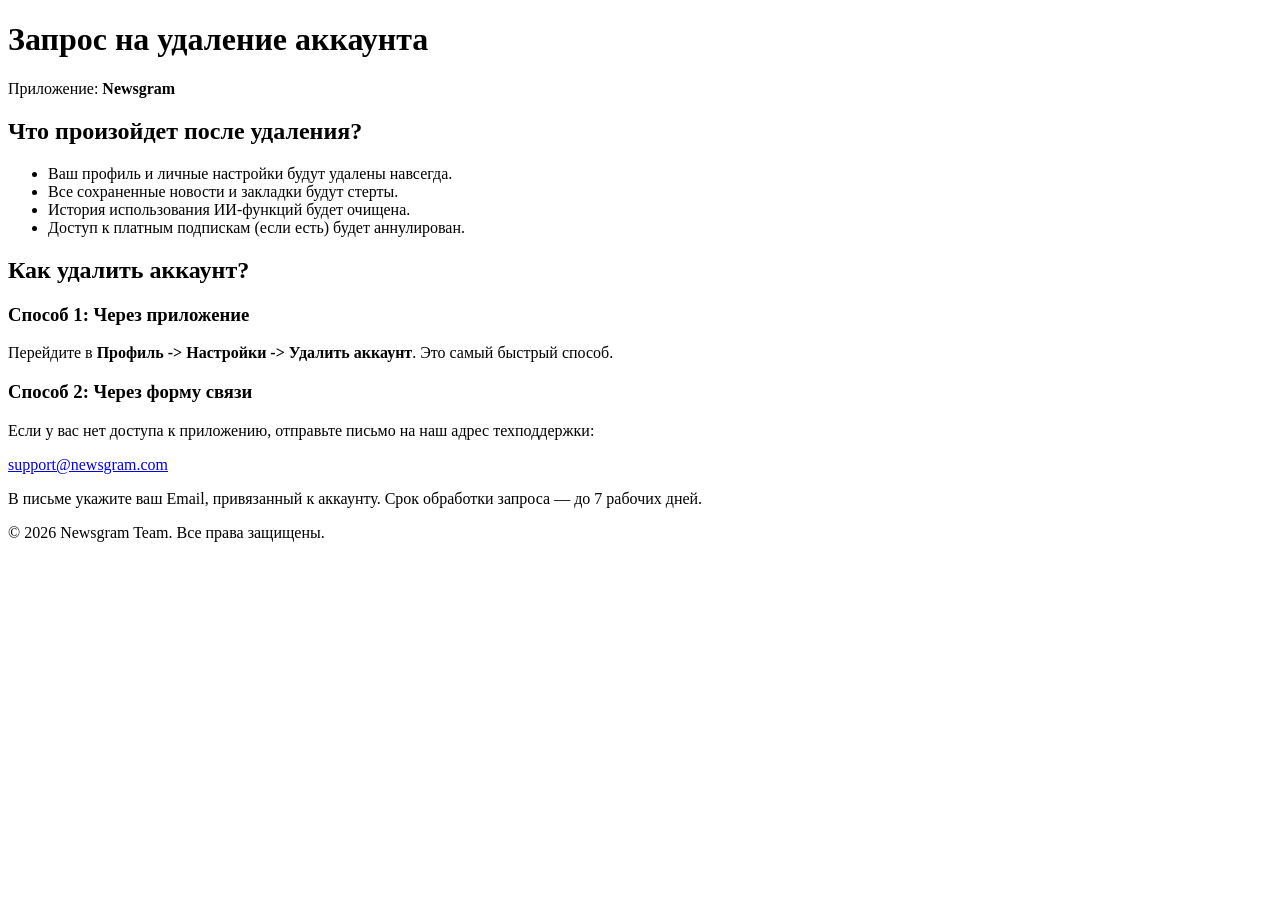
==== data-deletion/index.html @ a7d2c669 "Add HTML template for account deletion page" ====
<!DOCTYPE html>
<html lang="ru">
<head>
    <meta charset="UTF-8">
    <meta name="viewport" content="width=device-width, initial-scale=1.0">
    <title>Удаление аккаунта | Newsgram</title>
    <link rel="stylesheet" href="style.css">
</head>
<body>
    <div class="container">
        <header>
            <h1>Запрос на удаление аккаунта</h1>
            <p class="subtitle">Приложение: <strong>Newsgram</strong></p>
        </header>

        <section class="info-box">
            <h2>Что произойдет после удаления?</h2>
            <ul>
                <li>Ваш профиль и личные настройки будут удалены навсегда.</li>
                <li>Все сохраненные новости и закладки будут стерты.</li>
                <li>История использования ИИ-функций будет очищена.</li>
                <li>Доступ к платным подпискам (если есть) будет аннулирован.</li>
            </ul>
        </section>

        <section class="instruction">
            <h2>Как удалить аккаунт?</h2>
            <div class="method">
                <h3>Способ 1: Через приложение</h3>
                <p>Перейдите в <strong>Профиль -> Настройки -> Удалить аккаунт</strong>. Это самый быстрый способ.</p>
            </div>
            
            <div class="method">
                <h3>Способ 2: Через форму связи</h3>
                <p>Если у вас нет доступа к приложению, отправьте письмо на наш адрес техподдержки:</p>
                <a href="mailto:support@newsgram.com" class="email-link">support@newsgram.com</a>
                <p class="note">В письме укажите ваш Email, привязанный к аккаунту. Срок обработки запроса — до 7 рабочих дней.</p>
            </div>
        </section>

        <footer>
            <p>&copy; 2026 Newsgram Team. Все права защищены.</p>
        </footer>
    </div>
</body>
</html>
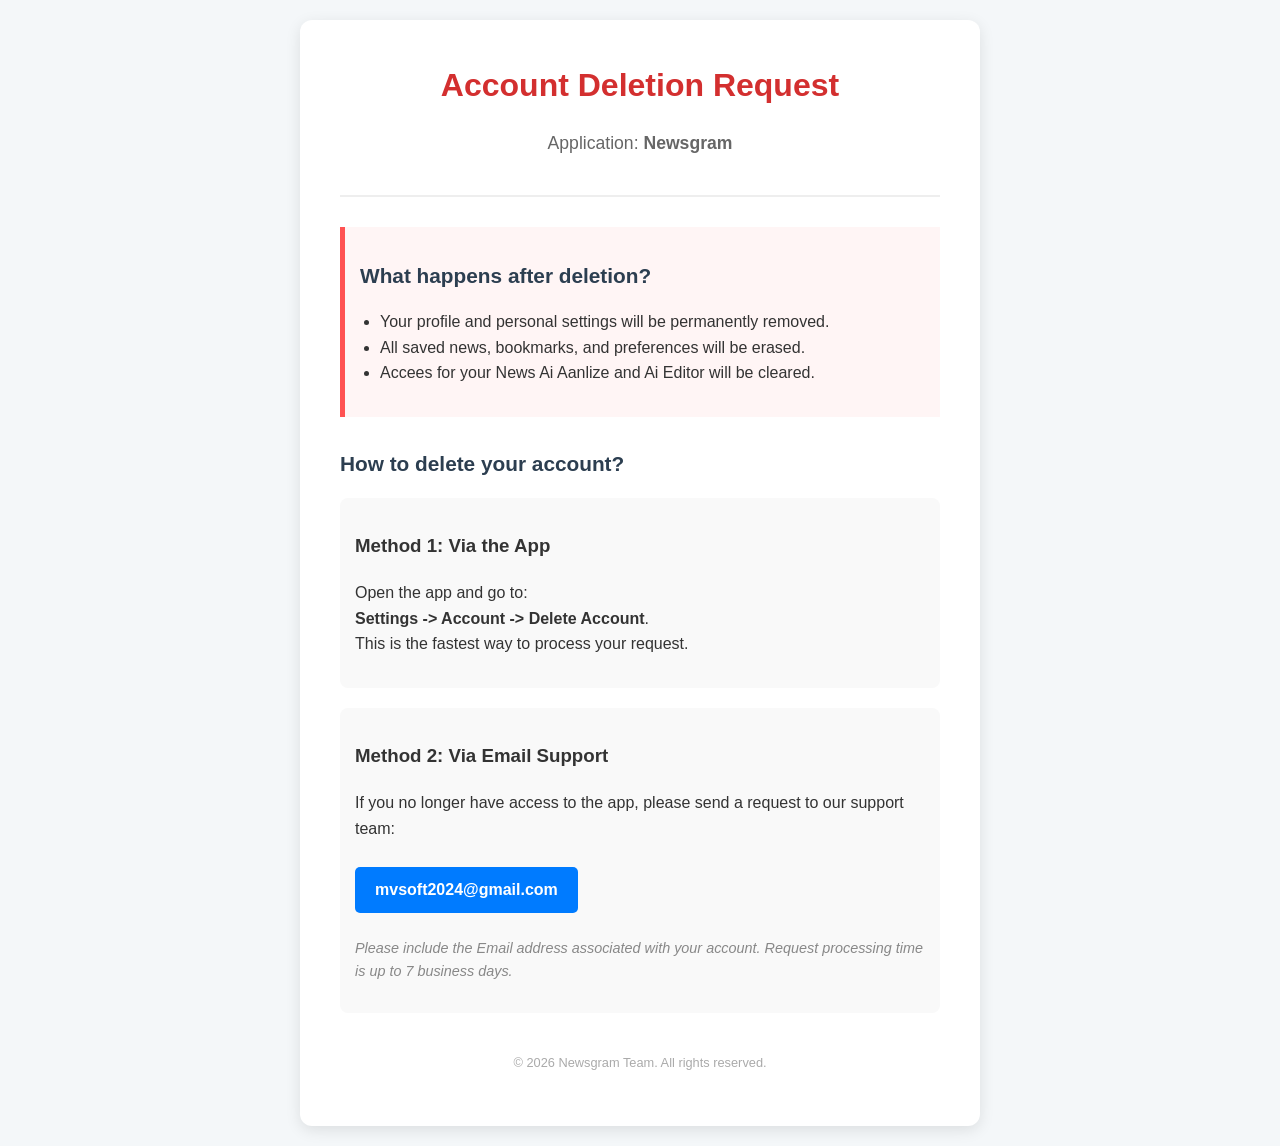
==== commit 6b858943: "Translate index.html content from Russian to English" ====
--- a/data-deletion/index.html
+++ b/data-deletion/index.html
@@ -1,45 +1,44 @@
 <!DOCTYPE html>
-<html lang="ru">
+<html lang="en">
 <head>
     <meta charset="UTF-8">
     <meta name="viewport" content="width=device-width, initial-scale=1.0">
-    <title>Удаление аккаунта | Newsgram</title>
+    <title>Account Deletion | Newsgram</title>
     <link rel="stylesheet" href="style.css">
 </head>
 <body>
     <div class="container">
         <header>
-            <h1>Запрос на удаление аккаунта</h1>
-            <p class="subtitle">Приложение: <strong>Newsgram</strong></p>
+            <h1>Account Deletion Request</h1>
+            <p class="subtitle">Application: <strong>Newsgram</strong></p>
         </header>
 
         <section class="info-box">
-            <h2>Что произойдет после удаления?</h2>
+            <h2>What happens after deletion?</h2>
             <ul>
-                <li>Ваш профиль и личные настройки будут удалены навсегда.</li>
-                <li>Все сохраненные новости и закладки будут стерты.</li>
-                <li>История использования ИИ-функций будет очищена.</li>
-                <li>Доступ к платным подпискам (если есть) будет аннулирован.</li>
+                <li>Your profile and personal settings will be permanently removed.</li>
+                <li>All saved news, bookmarks, and preferences will be erased.</li>
+                <li>Accees for your News Ai Aanlize and Ai Editor will be cleared.</li>
             </ul>
         </section>
 
         <section class="instruction">
-            <h2>Как удалить аккаунт?</h2>
+            <h2>How to delete your account?</h2>
             <div class="method">
-                <h3>Способ 1: Через приложение</h3>
-                <p>Перейдите в <strong>Профиль -> Настройки -> Удалить аккаунт</strong>. Это самый быстрый способ.</p>
+                <h3>Method 1: Via the App</h3>
+                <p>Open the app and go to: <br><strong>Settings -> Account -> Delete Account</strong>. <br>This is the fastest way to process your request.</p>
             </div>
             
             <div class="method">
-                <h3>Способ 2: Через форму связи</h3>
-                <p>Если у вас нет доступа к приложению, отправьте письмо на наш адрес техподдержки:</p>
-                <a href="mailto:support@newsgram.com" class="email-link">support@newsgram.com</a>
-                <p class="note">В письме укажите ваш Email, привязанный к аккаунту. Срок обработки запроса — до 7 рабочих дней.</p>
+                <h3>Method 2: Via Email Support</h3>
+                <p>If you no longer have access to the app, please send a request to our support team:</p>
+                <a href="mailto:mvsoft2024@gmail.com" class="email-link">mvsoft2024@gmail.com</a>
+                <p class="note">Please include the Email address associated with your account. Request processing time is up to 7 business days.</p>
             </div>
         </section>
 
         <footer>
-            <p>&copy; 2026 Newsgram Team. Все права защищены.</p>
+            <p>&copy; 2026 Newsgram Team. All rights reserved.</p>
         </footer>
     </div>
 </body>
--- a/data-deletion/style.css
+++ b/data-deletion/style.css
@@ -0,0 +1,86 @@
+body {
+    font-family: 'Segoe UI', Tahoma, Geneva, Verdana, sans-serif;
+    background-color: #f4f7f9;
+    color: #333;
+    line-height: 1.6;
+    margin: 0;
+    padding: 20px;
+    display: flex;
+    justify-content: center;
+}
+
+.container {
+    max-width: 600px;
+    background: #fff;
+    padding: 40px;
+    border-radius: 12px;
+    box-shadow: 0 4px 15px rgba(0,0,0,0.1);
+}
+
+header {
+    text-align: center;
+    border-bottom: 2px solid #eee;
+    margin-bottom: 30px;
+    padding-bottom: 20px;
+}
+
+h1 {
+    color: #d32f2f; /* Красный цвет подчеркивает важность действия */
+    margin: 0;
+}
+
+.subtitle {
+    color: #666;
+    font-size: 1.1em;
+}
+
+h2 {
+    color: #2c3e50;
+    font-size: 1.3em;
+}
+
+.info-box {
+    background: #fff5f5;
+    border-left: 5px solid #ff5252;
+    padding: 15px;
+    margin-bottom: 30px;
+}
+
+ul {
+    padding-left: 20px;
+}
+
+.method {
+    margin-bottom: 20px;
+    padding: 15px;
+    background: #f9f9f9;
+    border-radius: 8px;
+}
+
+.email-link {
+    display: inline-block;
+    background: #007bff;
+    color: white;
+    padding: 10px 20px;
+    text-decoration: none;
+    border-radius: 5px;
+    font-weight: bold;
+    margin: 10px 0;
+}
+
+.email-link:hover {
+    background: #0056b3;
+}
+
+.note {
+    font-size: 0.9em;
+    color: #888;
+    font-style: italic;
+}
+
+footer {
+    text-align: center;
+    margin-top: 40px;
+    font-size: 0.8em;
+    color: #aaa;
+}
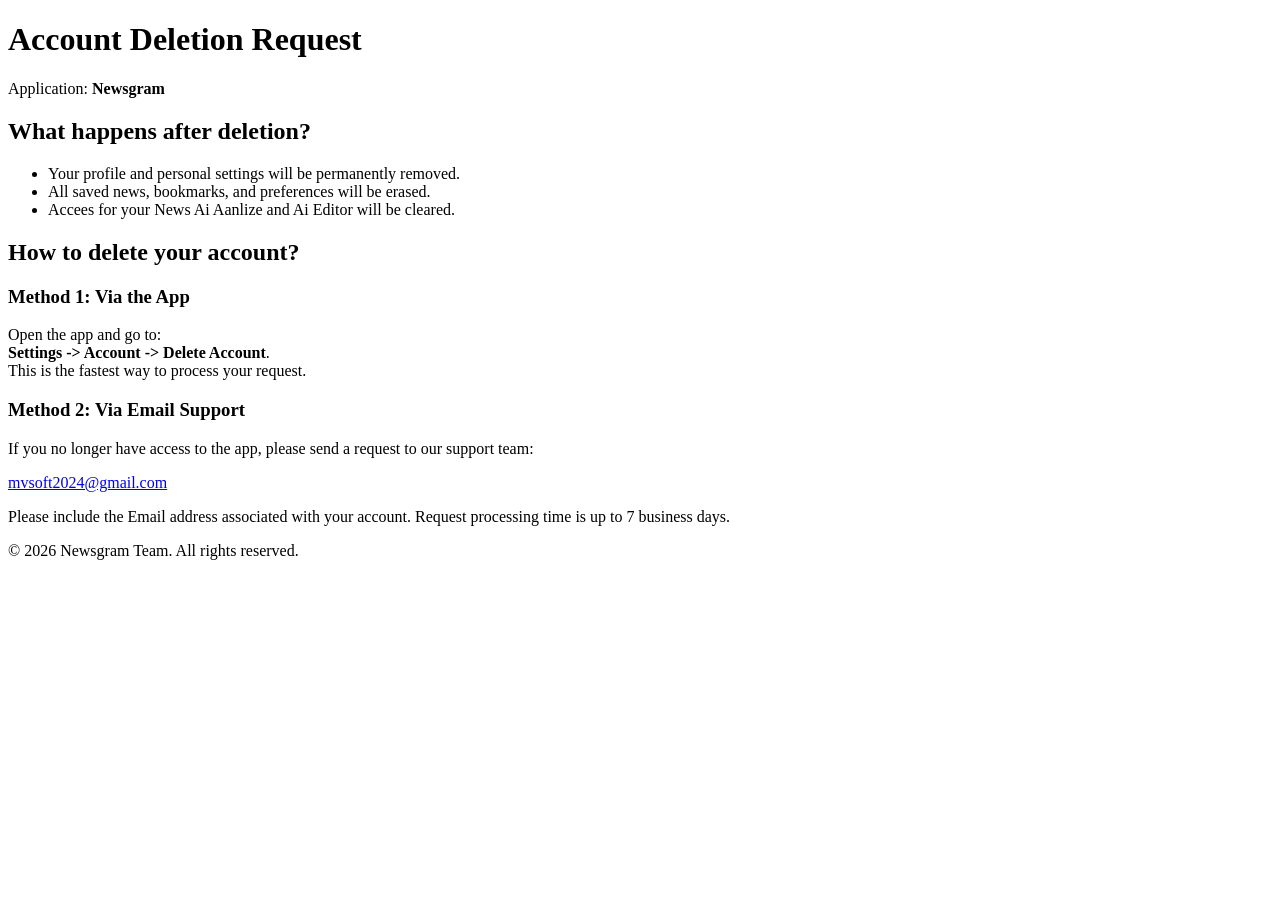
==== commit 371548ef: "Update stylesheet link to absolute path" ====
--- a/data-deletion/index.html
+++ b/data-deletion/index.html
@@ -4,7 +4,7 @@
     <meta charset="UTF-8">
     <meta name="viewport" content="width=device-width, initial-scale=1.0">
     <title>Account Deletion | Newsgram</title>
-    <link rel="stylesheet" href="style.css">
+    <link rel="stylesheet" href="/style.css">
 </head>
 <body>
     <div class="container">
